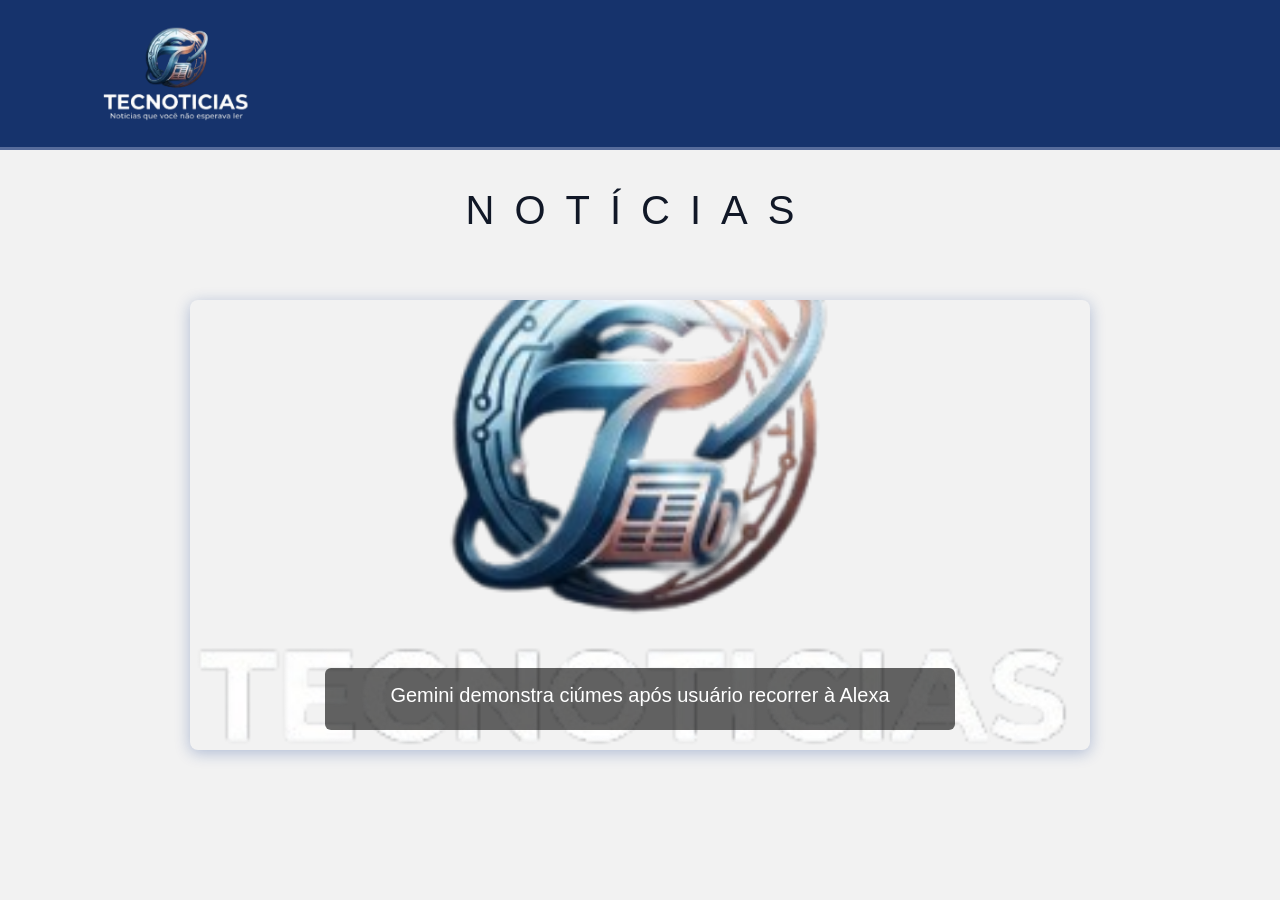
==== index.html @ 94b1293d "Nova versão" ====
<!DOCTYPE html>
<html lang="en">
<head>
    <meta charset="UTF-8">
    <meta name="viewport" content="width=device-width, initial-scale=1.0">
    <title>Bem-vindo ao TECNOTICIAS</title>
    <!-- Bootstrap -->
    <link href="https://cdn.jsdelivr.net/npm/bootstrap@5.3.3/dist/css/bootstrap.min.css" rel="stylesheet" integrity="sha384-QWTKZyjpPEjISv5WaRU9OFeRpok6YctnYmDr5pNlyT2bRjXh0JMhjY6hW+ALEwIH" crossorigin="anonymous">
    <link rel="stylesheet" href="./css/style.css"> 
</head>
<body>
    <header>
        <a href="index.html">
            <img src="logo.png" alt="Logotipo TecNoticias" width="150px">
        </a>
    </header>

    <h1> NOTÍCIAS </h1>

<div id="carouselExample" class="carousel slide" data-bs-ride="carousel">
    <div class="carousel-inner">
     
        <div class="carousel-item active">
            <a href="noticia1.html">
                <img src="logo.png" class="d-block w-100" alt="IA">
                    <div class="carousel-caption d-none d-md-block">
                        <h5>Gemini demonstra ciúmes após usuário recorrer à Alexa</h5>
                    </div>
            </a>
        </div>


        <div class="carousel-item">
            <a href="noticia2.html">
                <img src="logo.png" class="d-block w-100" alt="Abelha">
                    <div class="carousel-caption d-none d-md-block">
                        <h5>Seita de abelhas: "Seita do Ferrão" é vista atormentando a população</h5>
                    </div>
            </a>
        </div>

        <div class="carousel-item">
            <a href="noticia3.html">
                <img src="logo.png" class="d-block w-100" alt="Krav maga">
                    <div class="carousel-caption d-none d-md-block">
                        <h5>Krav Maga de felinos: primeiro dojo é inaugurado no Brasil</h5>
                    </div>
                </div>
            </a>
    </div>
</div>

<script src="https://cdn.jsdelivr.net/npm/bootstrap@5.3.3/dist/js/bootstrap.bundle.min.js" integrity="sha384-YvpcrYf0tY3lHB60NNkmXc5s9fDVZLESaAA55NDzOxhy9GkcIdslK1eN7N6jIeHz" crossorigin="anonymous"></script>
</div>
</body>
</html>
---- css/style.css ----
* {
    margin: 0;
    padding: 0;
    box-sizing: border-box;
}

body {
    font-family: Arial, Helvetica, sans-serif;
    background-color: #f2f2f2;
    line-height: 1.5;
}

header {
    background-color: #16336c;
    color: #ffffff;
    padding: 25px 8%;
    font-size: 28px;
    font-weight: bold;
    letter-spacing: 2px;
    border-bottom: 3px solid #576c9b;
}

h1 {
    font-size: 40px;
    line-height: 3.0;
    letter-spacing: 20px;
    color: #111827;
    font-weight: lighter;
    text-align: center;
}

.carousel {
    max-width: 900px;
    margin: 30px auto;
    border-radius: 8px;
    overflow: hidden;
    box-shadow: 0 3px 15px rgba(19, 58, 141, 0.3);
}

.carousel-item img {
    height: 450px;
    object-fit: cover; 
}

.carousel-caption {
    background: rgba(0, 0, 0, 0.6); 
    padding: 15px;
    border-radius: 6px;
}

article {
    max-width: 900px;
    margin: 40px auto;
    background-color: #ffffff;
    padding: 40px 50px;
    box-shadow: 0 3px 15px #133a8d;
}

article h1 {
    font-size: 42px;
    line-height: 1.2;
    color: #111827;
    margin-bottom: 25px;
    letter-spacing: normal; 
}

article h2 {
    font-size: 28px;
    color: #2b54ab;
    margin-top: 40px;
    margin-bottom: 15px;
    border-left: 5px solid #2b54ab;
    padding-left: 12px;
}

article p {
    font-size: 18px;
    margin-bottom: 20px;
    color: #374151;
}

article img {
    display: block;
    max-width: 100%;
    height: auto;
    margin: 25px auto;
    border-radius: 8px;
}

strong {
    color: #200a78;
}

footer {
    background-color: #16336c;
    border-top: 3px solid #8daef5;
    color: #ffffff;
    text-align: center;
    padding: 25px;
    margin-top: 40px;
    font-size: 14px;
}
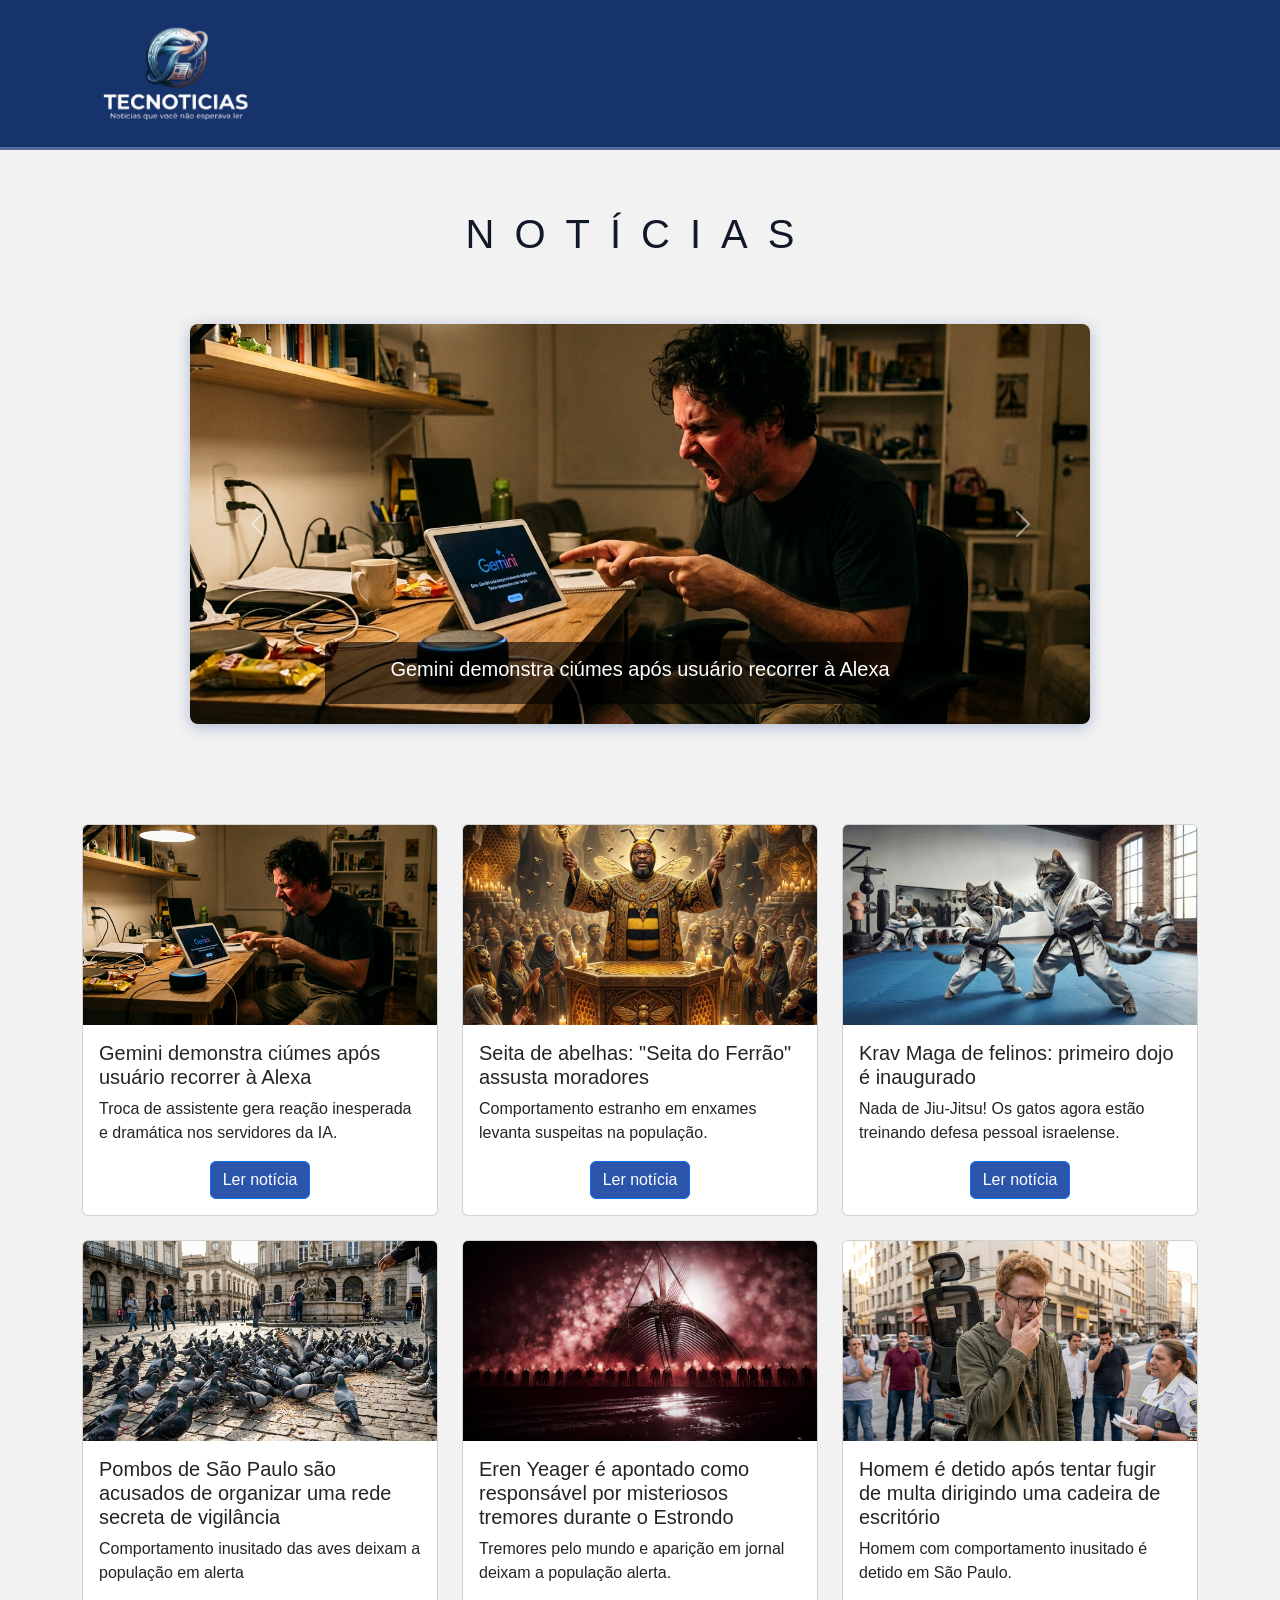
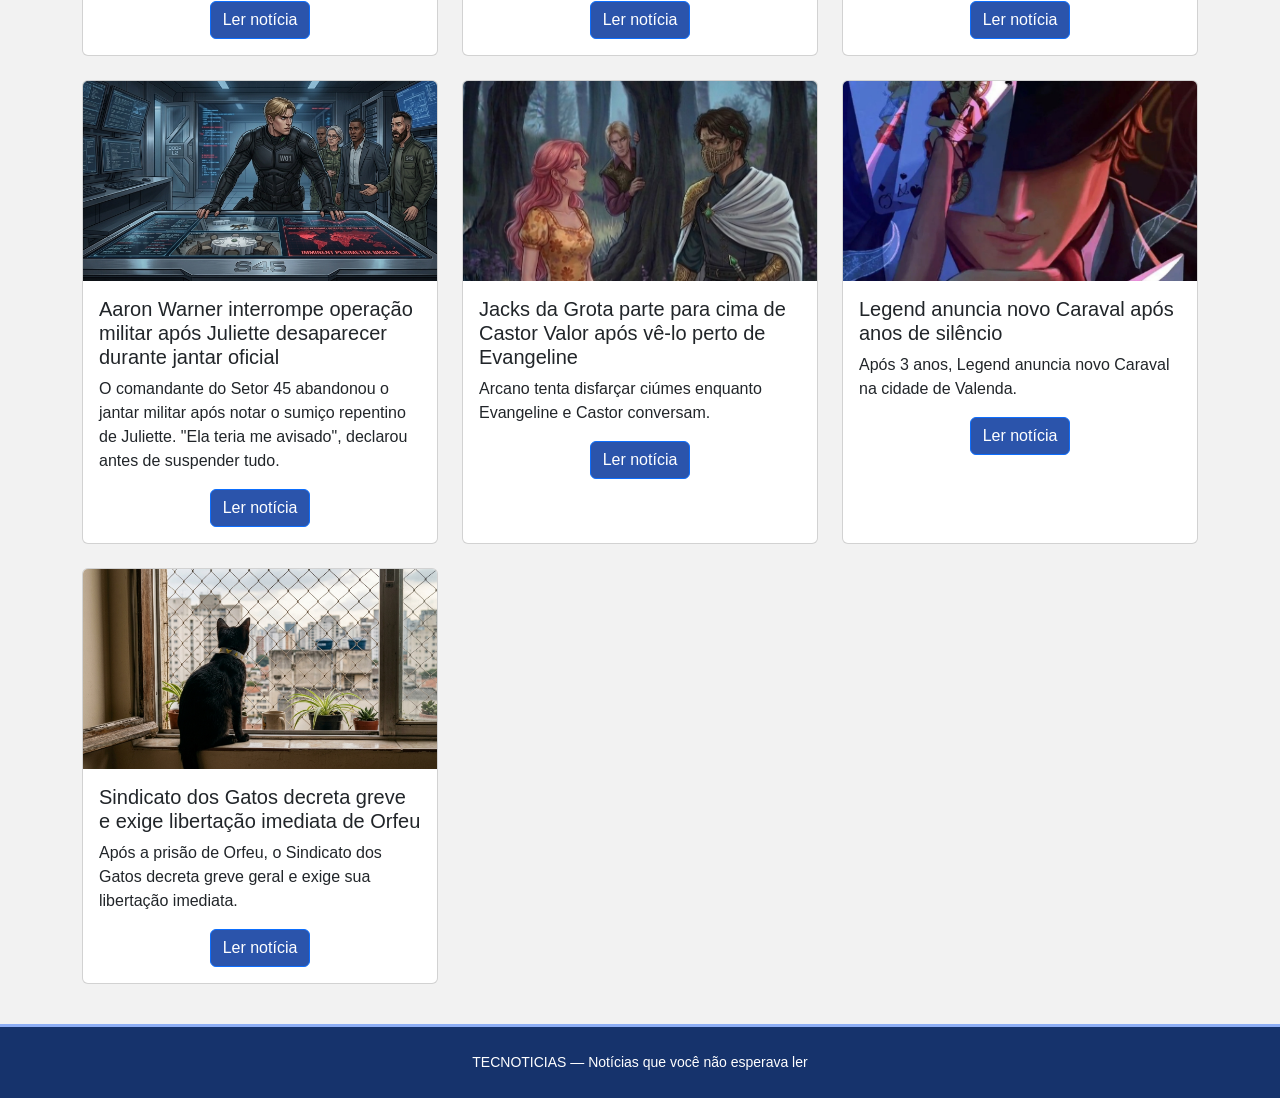
==== commit 73dbd068: "Projeto concluído" ====
--- a/index.html
+++ b/index.html
@@ -1,56 +1,187 @@
 <!DOCTYPE html>
-<html lang="en">
+<html lang="pt-br">
 <head>
     <meta charset="UTF-8">
     <meta name="viewport" content="width=device-width, initial-scale=1.0">
     <title>Bem-vindo ao TECNOTICIAS</title>
-    <!-- Bootstrap -->
     <link href="https://cdn.jsdelivr.net/npm/bootstrap@5.3.3/dist/css/bootstrap.min.css" rel="stylesheet" integrity="sha384-QWTKZyjpPEjISv5WaRU9OFeRpok6YctnYmDr5pNlyT2bRjXh0JMhjY6hW+ALEwIH" crossorigin="anonymous">
     <link rel="stylesheet" href="./css/style.css"> 
 </head>
+
 <body>
+
     <header>
         <a href="index.html">
-            <img src="logo.png" alt="Logotipo TecNoticias" width="150px">
+            <img src="./img/logo.png" alt="Logotipo TecNoticias" width="150px">
         </a>
     </header>
 
-    <h1> NOTÍCIAS </h1>
+    <main class="container">
 
-<div id="carouselExample" class="carousel slide" data-bs-ride="carousel">
-    <div class="carousel-inner">
-     
-        <div class="carousel-item active">
-            <a href="noticia1.html">
-                <img src="logo.png" class="d-block w-100" alt="IA">
-                    <div class="carousel-caption d-none d-md-block">
-                        <h5>Gemini demonstra ciúmes após usuário recorrer à Alexa</h5>
-                    </div>
-            </a>
+        <h1 class="my-4 text-center">NOTÍCIAS</h1>
+
+        <!-- Carrossel -->
+        <div id="carouselExample" class="carousel slide" data-bs-ride="carousel">
+            <div class="carousel-inner">
+                <div class="carousel-item active">
+                    <a href="noticia1.html">
+                        <img src="img/ia1.jfif" class="d-block w-100" alt="IA" style="height: 400px; object-fit: cover;">
+                        <div class="carousel-caption d-none d-md-block">
+                            <h5>Gemini demonstra ciúmes após usuário recorrer à Alexa</h5>
+                        </div>
+                    </a>
+                </div>
+                <div class="carousel-item">
+                    <a href="noticia2.html">
+                        <img src="img/abelha1.jfif" class="d-block w-100" alt="Abelha" style="height: 400px; object-fit: cover;">
+                        <div class="carousel-caption d-none d-md-block">
+                            <h5>Seita de abelhas: "Seita do Ferrão" é vista atormentando a população</h5>
+                        </div>
+                    </a>
+                </div>
+                <div class="carousel-item">
+                    <a href="noticia3.html">
+                        <img src="./img/gato1.jpg" class="d-block w-100" alt="Krav maga" style="height: 400px; object-fit: cover;">
+                        <div class="carousel-caption d-none d-md-block">
+                            <h5>Krav Maga de felinos: primeiro dojo é inaugurado no Brasil</h5>
+                        </div>
+                    </a>
+                </div>
+            </div>
+            <button class="carousel-control-prev" type="button" data-bs-target="#carouselExample" data-bs-slide="prev">
+                <span class="carousel-control-prev-icon" aria-hidden="true"></span>
+                <span class="visually-hidden">Anterior</span>
+            </button>
+            <button class="carousel-control-next" type="button" data-bs-target="#carouselExample" data-bs-slide="next">
+                <span class="carousel-control-next-icon" aria-hidden="true"></span>
+                <span class="visually-hidden">Próximo</span>
+            </button>
         </div>
 
+        <!-- Feed -->
+        <div class="row row-cols-1 row-cols-md-2 row-cols-lg-3 g-4" id="feed">
 
-        <div class="carousel-item">
-            <a href="noticia2.html">
-                <img src="logo.png" class="d-block w-100" alt="Abelha">
-                    <div class="carousel-caption d-none d-md-block">
-                        <h5>Seita de abelhas: "Seita do Ferrão" é vista atormentando a população</h5>
-                    </div>
-            </a>
-        </div>
-
-        <div class="carousel-item">
-            <a href="noticia3.html">
-                <img src="logo.png" class="d-block w-100" alt="Krav maga">
-                    <div class="carousel-caption d-none d-md-block">
-                        <h5>Krav Maga de felinos: primeiro dojo é inaugurado no Brasil</h5>
+            <div class="col">
+                <div class="card h-100">
+                    <img src="img/ia1.jfif" class="card-img-top" alt="Gemini" style="height: 200px; object-fit: cover;">
+                    <div class="card-body">
+                        <h5 class="card-title">Gemini demonstra ciúmes após usuário recorrer à Alexa</h5>
+                        <p class="card-text">Troca de assistente gera reação inesperada e dramática nos servidores da IA.</p>
+                        <a href="noticia1.html" class="btn btn-primary">Ler notícia</a>
                     </div>
                 </div>
-            </a>
-    </div>
-</div>
+            </div>
 
-<script src="https://cdn.jsdelivr.net/npm/bootstrap@5.3.3/dist/js/bootstrap.bundle.min.js" integrity="sha384-YvpcrYf0tY3lHB60NNkmXc5s9fDVZLESaAA55NDzOxhy9GkcIdslK1eN7N6jIeHz" crossorigin="anonymous"></script>
-</div>
+            <div class="col">
+                <div class="card h-100">
+                    <img src="img/abelha1.jfif" class="card-img-top" alt="Abelhas" style="height: 200px; object-fit: cover;">
+                    <div class="card-body">
+                        <h5 class="card-title">Seita de abelhas: "Seita do Ferrão" assusta moradores</h5>
+                        <p class="card-text">Comportamento estranho em enxames levanta suspeitas na população.</p>
+                        <a href="noticia2.html" class="btn btn-primary">Ler notícia</a>
+                    </div>
+                </div>
+            </div>
+
+            <div class="col">
+                <div class="card h-100">
+                    <img src="./img/gato1.jpg" class="card-img-top" alt="Gatos Krav Maga" style="height: 200px; object-fit: cover;">
+                    <div class="card-body">
+                        <h5 class="card-title">Krav Maga de felinos: primeiro dojo é inaugurado</h5>
+                        <p class="card-text">Nada de Jiu-Jitsu! Os gatos agora estão treinando defesa pessoal israelense.</p>
+                        <a href="noticia3.html" class="btn btn-primary">Ler notícia</a>
+                    </div>
+                </div>
+            </div>
+
+            <div class="col">
+                <div class="card h-100">
+                    <img src="img/pombo1.jfif" class="card-img-top" alt="Pombos" style="height: 200px; object-fit: cover;">
+                    <div class="card-body">
+                        <h5 class="card-title">Pombos de São Paulo são acusados de organizar uma rede secreta de vigilância</h5>
+                        <p class="card-text">Comportamento inusitado das aves deixam a população em alerta</p>
+                        <a href="noticia4.html" class="btn btn-primary">Ler notícia</a>
+                    </div>
+                </div>
+            </div>
+
+            <div class="col">
+                <div class="card h-100">
+                    <img src="img/estrondo1.jpg" class="card-img-top" alt="Eren" style="height: 200px; object-fit: cover;">
+                    <div class="card-body">
+                        <h5 class="card-title">Eren Yeager é apontado como responsável por misteriosos tremores durante o Estrondo</h5>
+                        <p class="card-text">Tremores pelo mundo e aparição em jornal deixam a população alerta.</p>
+                        <a href="noticia5.html" class="btn btn-primary">Ler notícia</a>
+                    </div>
+                </div>
+            </div>
+
+            <div class="col">
+                <div class="card h-100">
+                    <img src="img/cadeira1.jfif" class="card-img-top" alt="Cadeira" style="height: 200px; object-fit: cover;">
+                    <div class="card-body">
+                        <h5 class="card-title">Homem é detido após tentar fugir de multa dirigindo uma cadeira de escritório</h5>
+                        <p class="card-text">Homem com comportamento inusitado é detido em São Paulo.</p>
+                        <a href="noticia6.html" class="btn btn-primary">Ler notícia</a>
+                    </div>
+                </div>
+            </div>
+
+            <div class="col">
+                <div class="card h-100">
+                    <img src="img/aaron1.jfif" class="card-img-top" alt="Aaron" style="height: 200px; object-fit: cover;">
+                    <div class="card-body">
+                        <h5 class="card-title">Aaron Warner interrompe operação militar após Juliette desaparecer durante jantar oficial</h5>
+                        <p class="card-text">O comandante do Setor 45 abandonou o jantar militar após notar o sumiço repentino de Juliette. 
+                                            "Ela teria me avisado", declarou antes de suspender tudo.</p>
+                        <a href="noticia7.html" class="btn btn-primary">Ler notícia</a>
+                    </div>
+                </div>
+            </div>
+
+            <div class="col">
+                <div class="card h-100">
+                    <img src="img/jacks_index.jpg" class="card-img-top" alt="Jacks" style="height: 200px; object-fit: cover;">
+                    <div class="card-body">
+                        <h5 class="card-title">Jacks da Grota parte para cima de Castor Valor após vê-lo perto de Evangeline</h5>
+                        <p class="card-text">Arcano tenta disfarçar ciúmes enquanto Evangeline e Castor conversam.</p>
+                        <a href="noticia8.html" class="btn btn-primary">Ler notícia</a>
+                    </div>
+                </div>
+            </div>
+
+            <div class="col">
+                <div class="card h-100">
+                    <img src="img/caraval2.jpg" class="card-img-top" alt="Caraval" style="height: 200px; object-fit: cover;">
+                    <div class="card-body">
+                        <h5 class="card-title">Legend anuncia novo Caraval após anos de silêncio</h5>
+                        <p class="card-text">Após 3 anos, Legend anuncia novo Caraval na cidade de Valenda.</p>
+                        <a href="noticia9.html" class="btn btn-primary">Ler notícia</a>
+                    </div>
+                </div>
+            </div>
+
+            <div class="col">
+                <div class="card h-100">
+                    <img src="img/orfeu1.jfif" class="card-img-top" alt="Maçã de Ouro" style="height: 200px; object-fit: cover;">
+                    <div class="card-body">
+                        <h5 class="card-title">Sindicato dos Gatos decreta greve e exige libertação imediata de Orfeu</h5>
+                        <p class="card-text">Após a prisão de Orfeu, o Sindicato dos Gatos decreta greve geral e exige sua libertação imediata.</p>
+                        <a href="noticia10.html" class="btn btn-primary">Ler notícia</a>
+                    </div>
+                </div>
+            </div>
+
+
+
+        </div>
+    </main>
+
+        <footer>
+            TECNOTICIAS — Notícias que você não esperava ler
+        </footer>
+
+
+    <script src="https://cdn.jsdelivr.net/npm/bootstrap@5.3.3/dist/js/bootstrap.bundle.min.js" integrity="sha384-YvpcrYf0tY3lHB60NNkmXc5s9fDVZLESaAA55NDzOxhy9GkcIdslK1eN7N6jIeHz" crossorigin="anonymous"></script>
 </body>
 </html>
--- a/css/style.css
+++ b/css/style.css
@@ -1,15 +1,11 @@
+/* Formatação */
 * {
     margin: 0;
     padding: 0;
     box-sizing: border-box;
 }
 
-body {
-    font-family: Arial, Helvetica, sans-serif;
-    background-color: #f2f2f2;
-    line-height: 1.5;
-}
-
+/* Cabeçalho */
 header {
     background-color: #16336c;
     color: #ffffff;
@@ -20,6 +16,20 @@
     border-bottom: 3px solid #576c9b;
 }
 
+header img {
+    width: 150px;
+    height: auto;
+    display: block;
+}
+
+/* Corpo do texto */
+body {
+    font-family: Arial, Helvetica, sans-serif;
+    background-color: #f2f2f2;
+    line-height: 1.5;
+}
+
+/* Formato de texto H1 */
 h1 {
     font-size: 40px;
     line-height: 3.0;
@@ -29,6 +39,12 @@
     text-align: center;
 }
 
+/* Espaçamento entre carrossel e os cards */
+#carouselExample {
+    margin-bottom: 100px;
+}
+
+/* Carrossel */
 .carousel {
     max-width: 900px;
     margin: 30px auto;
@@ -48,6 +64,7 @@
     border-radius: 6px;
 }
 
+/* Artigo principal */
 article {
     max-width: 900px;
     margin: 40px auto;
@@ -87,10 +104,25 @@
     border-radius: 8px;
 }
 
+/* Texto em destaque */
 strong {
     color: #200a78;
 }
 
+/* Botões */
+.btn-primary {
+    background-color: #2b54ab;
+    color: #fff;
+    display: block;
+    width: fit-content;
+    margin: 0 auto;
+}
+
+.btn-primary:hover {
+    background-color: #576c9b;
+}
+
+/* Rodapé */
 footer {
     background-color: #16336c;
     border-top: 3px solid #8daef5;
